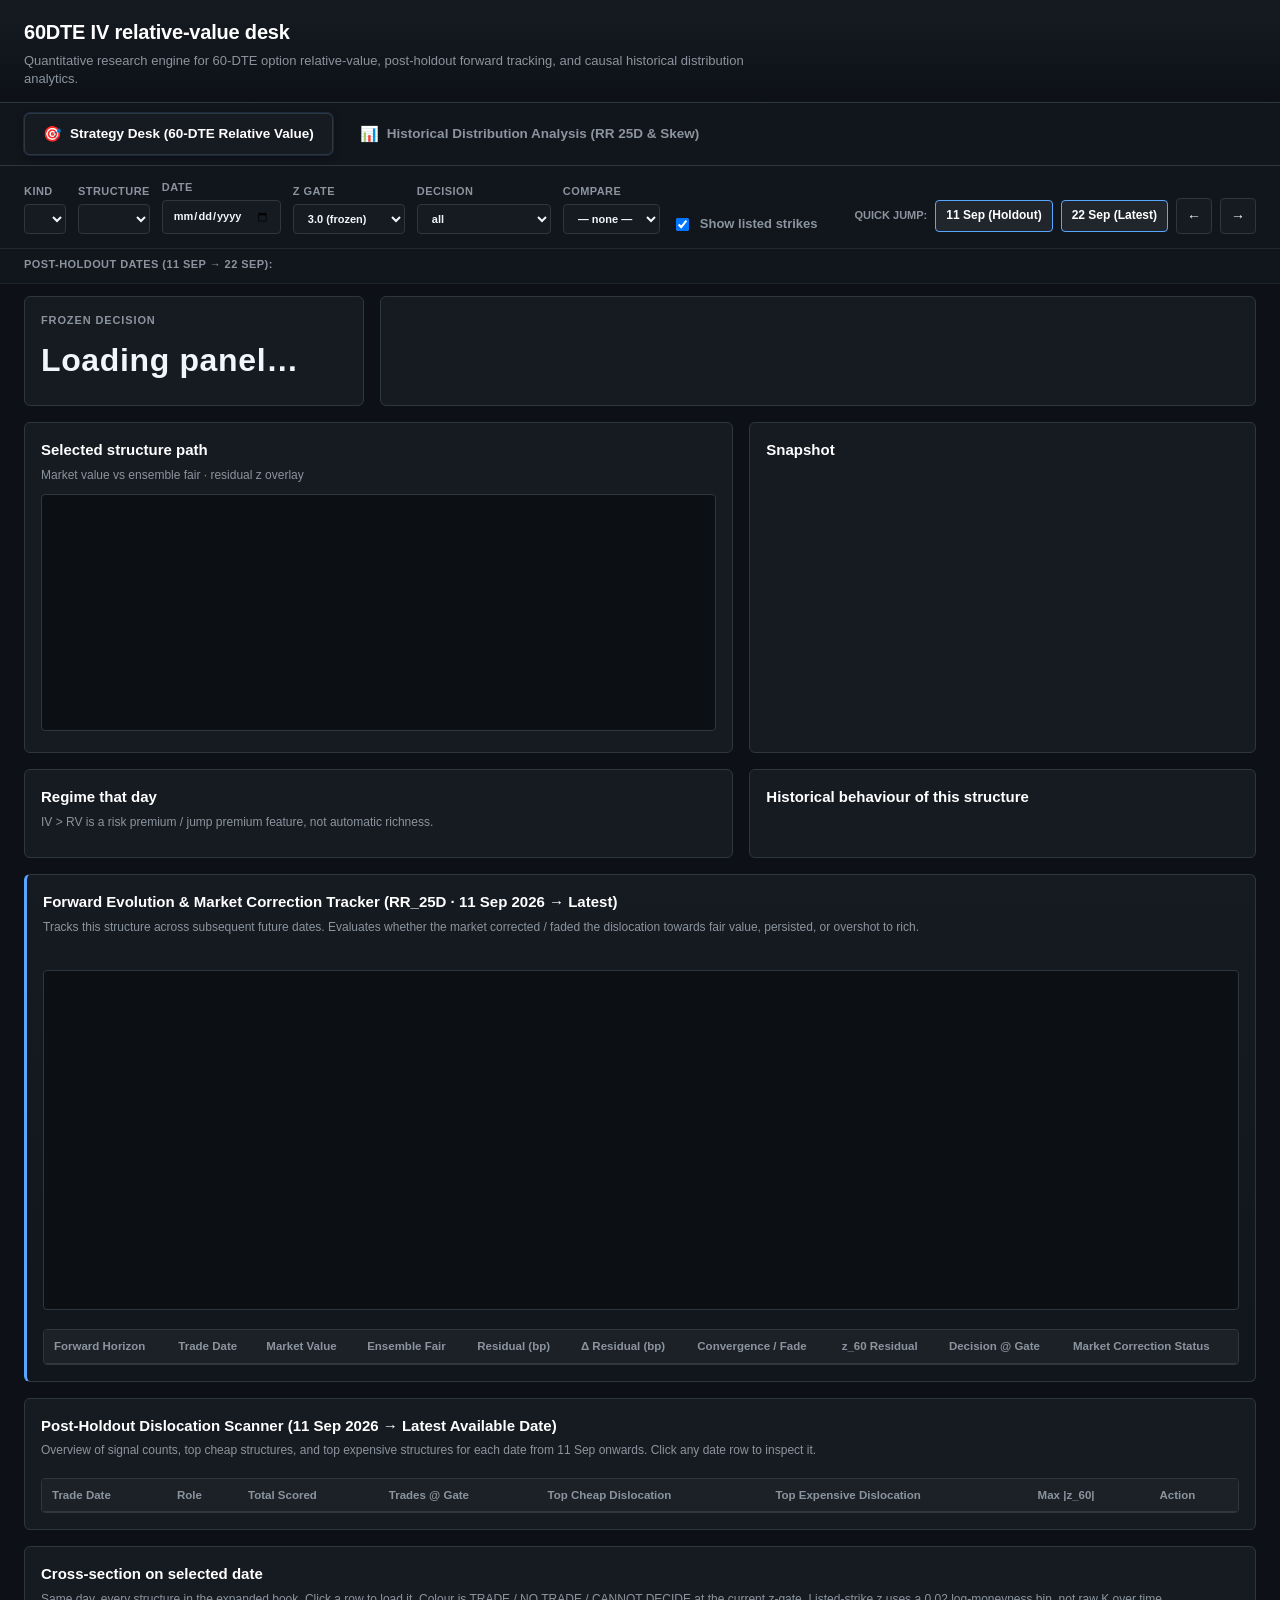
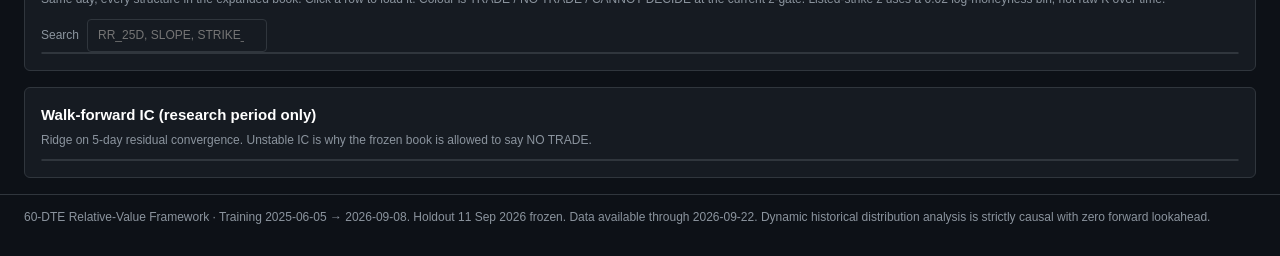
==== docs/index.html @ 7db31557 "Add docs folder for GitHub Pages" ====
<!DOCTYPE html>
<html lang="en">
<head>
  <meta charset="UTF-8" />
  <meta name="viewport" content="width=device-width, initial-scale=1" />
  <title>60DTE IV Relative-Value Desk &amp; Distribution Lab</title>
  <link rel="stylesheet" href="styles.css" />
</head>
<body>
  <header class="top">
    <div>
      <h1>60DTE IV relative-value desk</h1>
      <p class="sub">Quantitative research engine for 60-DTE option relative-value, post-holdout forward tracking, and causal historical distribution analytics.</p>
    </div>
    <div class="badges" id="metaBadges"></div>
  </header>

  <!-- Top-Level Navigation Bar: Seamless switching between Strategy Desk and Distribution Lab under 1 URL -->
  <nav class="main-nav">
    <button class="nav-tab active" id="tabStrategy" type="button">
      <span class="tab-icon">🎯</span> Strategy Desk (60-DTE Relative Value)
    </button>
    <button class="nav-tab" id="tabDistribution" type="button">
      <span class="tab-icon">📊</span> Historical Distribution Analysis (RR 25D &amp; Skew)
    </button>
  </nav>

  <!-- ==================== VIEW 1: STRATEGY DESK ==================== -->
  <main id="viewStrategy" class="desk-view active">
    <section class="controls">
      <label>Kind
        <select id="kind"></select>
      </label>
      <label>Structure
        <select id="structure"></select>
      </label>
      <label>Date
        <input id="date" type="date" />
      </label>
      <label>Z gate
        <select id="zGate">
          <option value="1">1.0</option>
          <option value="1.5">1.5 (analysis)</option>
          <option value="2">2.0</option>
          <option value="2.5">2.5</option>
          <option value="3" selected>3.0 (frozen)</option>
        </select>
      </label>
      <label>Decision
        <select id="decisionFilter">
          <option value="all">all</option>
          <option value="TRADE">TRADE</option>
          <option value="NO TRADE">NO TRADE</option>
          <option value="CANNOT DECIDE">CANNOT DECIDE</option>
        </select>
      </label>
      <label>Compare
        <select id="compare"><option value="">— none —</option></select>
      </label>
      <label class="check">
        <input id="showListed" type="checkbox" checked />
        Show listed strikes
      </label>
      <div class="post-holdout-bar">
        <span class="stepper-label">Quick Jump:</span>
        <button id="jumpTest" type="button" class="btn-highlight">11 Sep (Holdout)</button>
        <button id="jumpLatest" type="button" class="btn-highlight">22 Sep (Latest)</button>
        <button id="btnPrevDate" type="button" title="Previous Trading Day">&larr;</button>
        <button id="btnNextDate" type="button" title="Next Trading Day">&rarr;</button>
      </div>
    </section>

    <!-- Post-Holdout Stepper Chips (11 Sep -> Latest) -->
    <section class="post-holdout-strip">
      <span class="strip-label">Post-Holdout Dates (11 Sep &rarr; 22 Sep):</span>
      <div class="date-chips-wrap" id="postHoldoutChips"></div>
    </section>

    <section class="counts" id="countStrip"></section>

    <section class="verdict-row">
      <article class="verdict-card" id="verdictCard">
        <div class="kicker" id="verdictKicker">Frozen decision</div>
        <div class="verdict" id="verdictLabel">Loading panel…</div>
        <div class="direction" id="verdictDir"></div>
        <p class="why" id="verdictWhy"></p>
        <ul class="reasons" id="verdictReasons"></ul>
      </article>
      <article class="defs" id="defCards"></article>
    </section>

    <section class="grid">
      <article class="panel">
        <h2>Selected structure path</h2>
        <p class="caption" id="chartCaption">Market value vs ensemble fair · residual z overlay</p>
        <canvas id="chart" width="920" height="320"></canvas>
      </article>
      <article class="panel">
        <h2>Snapshot</h2>
        <table class="kv" id="snapTable"></table>
      </article>
      <article class="panel">
        <h2>Regime that day</h2>
        <table class="kv" id="regimeTable"></table>
        <p class="caption">IV &gt; RV is a risk premium / jump premium feature, not automatic richness.</p>
      </article>
      <article class="panel">
        <h2>Historical behaviour of this structure</h2>
        <table class="kv" id="histTable"></table>
      </article>
    </section>

    <!-- ==================== FORWARD EVOLUTION & MARKET CORRECTION TRACKER ==================== -->
    <section class="panel wide forward-panel" id="forwardTrackerSection">
      <div class="panel-header">
        <div>
          <h2>Forward Evolution &amp; Market Correction Tracker (<span id="fwdStructLabel">RR_25D</span> &middot; <span id="fwdStartLabel">11 Sep 2026</span> &rarr; Latest)</h2>
          <p class="caption" id="fwdTrackerCaption">
            Tracks this structure across subsequent future dates. Evaluates whether the market corrected / faded the dislocation towards fair value, persisted, or overshot to rich.
          </p>
        </div>
        <div class="fwd-summary-badge" id="fwdSummaryBadge"></div>
      </div>

      <!-- Forward Summary KPI Grid -->
      <div class="fwd-kpis" id="fwdKpis"></div>

      <!-- Forward Canvas Chart -->
      <div class="fwd-chart-wrap" style="margin: 14px 0;">
        <canvas id="fwdChart" width="920" height="260"></canvas>
      </div>

      <!-- Forward Tracking Table -->
      <div class="table-wrap" style="max-height: 280px;">
        <table class="data" id="fwdTable">
          <thead>
            <tr>
              <th>Forward Horizon</th>
              <th>Trade Date</th>
              <th>Market Value</th>
              <th>Ensemble Fair</th>
              <th>Residual (bp)</th>
              <th>&Delta; Residual (bp)</th>
              <th>Convergence / Fade</th>
              <th>z_60 Residual</th>
              <th>Decision @ Gate</th>
              <th>Market Correction Status</th>
            </tr>
          </thead>
          <tbody id="fwdTableBody"></tbody>
        </table>
      </div>
    </section>

    <!-- ==================== POST-HOLDOUT TRADE SCANNER (11 SEP -> LATEST) ==================== -->
    <section class="panel wide" id="postHoldoutScannerSection">
      <div class="panel-header">
        <div>
          <h2>Post-Holdout Dislocation Scanner (11 Sep 2026 &rarr; Latest Available Date)</h2>
          <p class="caption">
            Overview of signal counts, top cheap structures, and top expensive structures for each date from 11 Sep onwards. Click any date row to inspect it.
          </p>
        </div>
      </div>
      <div class="table-wrap" style="max-height: 280px;">
        <table class="data" id="postHoldoutTable">
          <thead>
            <tr>
              <th>Trade Date</th>
              <th>Role</th>
              <th>Total Scored</th>
              <th>Trades @ Gate</th>
              <th>Top Cheap Dislocation</th>
              <th>Top Expensive Dislocation</th>
              <th>Max |z_60|</th>
              <th>Action</th>
            </tr>
          </thead>
          <tbody id="postHoldoutTableBody"></tbody>
        </table>
      </div>
    </section>

    <section class="panel wide">
      <h2>Cross-section on selected date</h2>
      <p class="caption">Same day, every structure in the expanded book. Click a row to load it. Colour is TRADE / NO TRADE / CANNOT DECIDE at the current z-gate. Listed-strike z uses a 0.02 log-moneyness bin, not raw K over time.</p>
      <label class="inline">Search
        <input id="crossSearch" type="search" placeholder="RR_25D, SLOPE, STRIKE_7700…" />
      </label>
      <div class="table-wrap">
        <table class="data" id="crossTable">
          <thead></thead>
          <tbody></tbody>
        </table>
      </div>
    </section>

    <section class="panel wide">
      <h2>Walk-forward IC (research period only)</h2>
      <p class="caption">Ridge on 5-day residual convergence. Unstable IC is why the frozen book is allowed to say NO TRADE.</p>
      <div class="table-wrap">
        <table class="data" id="wfTable">
          <thead></thead>
          <tbody></tbody>
        </table>
      </div>
    </section>
  </main>

  <!-- ==================== VIEW 2: HISTORICAL DISTRIBUTION LAB ==================== -->
  <main id="viewDistribution" class="desk-view" style="display:none;">
    <section class="analysis-hero">
      <div class="hero-left">
        <h2>Historical Distribution Lab &middot; 25-Delta Risk Reversal</h2>
        <p class="sub">
          Strictly causal, zero-lookahead distribution analysis. For any date <em>t</em>, the reference distribution
          is formed strictly from trading days prior to <em>t</em> (&lt; <em>t</em>). Evaluates where today's skew lies
          in standard deviations (Z-score) and historical percentile rank.
        </p>
      </div>
      <div class="hero-badges" id="distMetaBadges"></div>
    </section>

    <section class="controls dist-controls">
      <label>Structure
        <select id="distStructure">
          <option value="RR_25D" selected>RR_25D (+25DC / -25DP Skew)</option>
          <option value="RR_10D">RR_10D (+10DC / -10DP Wing Skew)</option>
          <option value="RR_15D">RR_15D (+15DC / -15DP Skew)</option>
          <option value="RR_20D">RR_20D (+20DC / -20DP Skew)</option>
          <option value="RR_30D">RR_30D (+30DC / -30DP Skew)</option>
          <option value="BF_25D">BF_25D (25D Fly / Convexity)</option>
          <option value="BF_10D">BF_10D (10D Wing Fly)</option>
          <option value="BF_20D">BF_20D (20D Fly)</option>
          <option value="ATM_IV">ATM_IV (ATM Vol Level)</option>
        </select>
      </label>
      <label>Metric
        <select id="distMetric">
          <option value="market_value" selected>Market Value (Implied Volatility / Skew)</option>
          <option value="residual">Model Residual (Market IV - Fair Smile)</option>
        </select>
      </label>
      <label>Historical Baseline Window
        <select id="distWindow">
          <option value="expanding" selected>Full Expanding History (&lt; Date)</option>
          <option value="rolling60">Rolling 60 Days (&lt; Date)</option>
          <option value="rolling120">Rolling 120 Days (&lt; Date)</option>
        </select>
      </label>
      <label>Selected Date
        <input id="distDate" type="date" />
      </label>
      <div class="filter-btn-group">
        <span class="group-label">Quick Periods:</span>
        <button type="button" class="btn-chip active" id="btnFilterAugSep">Aug &amp; Sep 2026</button>
        <button type="button" class="btn-chip" id="btnFilterAug">August 2026</button>
        <button type="button" class="btn-chip" id="btnFilterSep">September 2026</button>
        <button type="button" class="btn-chip" id="btnFilterAll">All History</button>
      </div>
    </section>

    <!-- Key Metrics KPI Cards for the Selected Day -->
    <section class="kpi-banner" id="distKpiBanner"></section>

    <!-- Distribution Visualizer Charts Grid -->
    <section class="grid dist-grid">
      <article class="panel">
        <div class="panel-header">
          <div>
            <h2>Causal Historical Distribution Profile</h2>
            <p class="caption" id="distHistCaption">Frequency distribution of days strictly prior to selected date &middot; Today's location</p>
          </div>
          <div class="chart-legend" id="distChartLegend"></div>
        </div>
        <canvas id="distDensityCanvas" width="920" height="340"></canvas>
      </article>

      <article class="panel">
        <div class="panel-header">
          <div>
            <h2>Trajectory &amp; Historical Confidence Bands</h2>
            <p class="caption" id="distTrendCaption">Daily path across August &amp; September 2026 with causal &plusmn;1&sigma; and &plusmn;2&sigma; envelopes</p>
          </div>
          <div class="chart-legend" id="distTrendLegend"></div>
        </div>
        <canvas id="distTrendCanvas" width="920" height="340"></canvas>
      </article>
    </section>

    <!-- Daily Inspection Table -->
    <section class="panel wide">
      <div class="table-header-row">
        <div>
          <h2>Daily Inspection Table &middot; August &amp; September 2026 (through Sep 22)</h2>
          <p class="caption">
            Click any row to load that day's distribution profile and confidence intervals.
            All statistics are strictly causal: day <em>t</em> is compared strictly to days prior to <em>t</em>.
          </p>
        </div>
        <div class="table-actions">
          <label class="inline">
            Search:
            <input id="distTableSearch" type="search" placeholder="Filter date or value..." />
          </label>
          <label class="inline">
            Z Filter:
            <select id="distZFilter">
              <option value="all">All Z-Scores</option>
              <option value="gt1">|Z| &ge; 1.0 &sigma;</option>
              <option value="gt15">|Z| &ge; 1.5 &sigma;</option>
              <option value="gt2">|Z| &ge; 2.0 &sigma; (Extremes)</option>
            </select>
          </label>
          <button id="btnExportCsv" type="button" class="btn-action">Download CSV</button>
        </div>
      </div>
      <div class="table-wrap dist-table-wrap">
        <table class="data" id="distTable">
          <thead>
            <tr>
              <th>Trade Date</th>
              <th>DTE</th>
              <th>Spot</th>
              <th>Forward</th>
              <th>Call IV (25D)</th>
              <th>Put IV (25D)</th>
              <th>RR 25D Value</th>
              <th>Prior Days (N)</th>
              <th>Prior Mean (&mu;)</th>
              <th>Prior Std (&sigma;)</th>
              <th>Z-Score (&sigma;)</th>
              <th>Percentile Rank</th>
              <th>Prior Range [Min, Max]</th>
              <th>Action</th>
            </tr>
          </thead>
          <tbody id="distTableBody"></tbody>
        </table>
      </div>
    </section>
  </main>

  <footer>
    60-DTE Relative-Value Framework &middot; Training 2025-06-05 &rarr; 2026-09-08. Holdout 11 Sep 2026 frozen.
    Data available through 2026-09-22. Dynamic historical distribution analysis is strictly causal with zero forward lookahead.
  </footer>
  <script src="app.js"></script>
</body>
</html>
---- docs/styles.css ----
:root {
  --bg: #0d1117;
  --panel: #161b22;
  --panel-hover: #1c2128;
  --line: #30363d;
  --text: #f0f6fc;
  --muted: #8b949e;
  --cheap: #3dba7a;
  --exp: #f85149;
  --undecided: #d29922;
  --accent: #58a6ff;
  --accent-glow: rgba(88, 166, 255, 0.18);
  --hold: #a371f7;
  --cyan: #39c5cf;
  --border-radius: 6px;
}
* { box-sizing: border-box; }
html, body {
  margin: 0;
  background: var(--bg);
  color: var(--text);
  font: 14px/1.45 -apple-system, BlinkMacSystemFont, "Segoe UI", Roboto, Helvetica, Arial, sans-serif;
  -webkit-font-smoothing: antialiased;
}

/* Header */
.top {
  display: flex;
  justify-content: space-between;
  gap: 16px;
  padding: 18px 24px 14px;
  border-bottom: 1px solid var(--line);
  background: linear-gradient(180deg, #161b22 0%, #0d1117 100%);
}
h1 { margin: 0; font-size: 20px; font-weight: 650; letter-spacing: -0.01em; color: #fff; }
.sub { margin: 5px 0 0; color: var(--muted); max-width: 760px; font-size: 13px; line-height: 1.4; }
.badges { display: flex; flex-wrap: wrap; gap: 8px; align-items: flex-start; }
.badge {
  border: 1px solid var(--line);
  background: var(--panel);
  padding: 6px 10px;
  font-size: 11px;
  color: var(--muted);
  border-radius: var(--border-radius);
}
.badge b { color: var(--text); display: block; font-size: 13px; margin-top: 1px; }

/* Top Navigation Tabs */
.main-nav {
  display: flex;
  gap: 8px;
  padding: 10px 24px;
  background: #11151c;
  border-bottom: 1px solid var(--line);
}
.nav-tab {
  display: inline-flex;
  align-items: center;
  gap: 8px;
  background: transparent;
  color: var(--muted);
  border: 1px solid transparent;
  padding: 9px 18px;
  font-size: 13.5px;
  font-weight: 600;
  border-radius: 6px;
  cursor: pointer;
  transition: all 0.15s ease-in-out;
}
.nav-tab:hover {
  color: var(--text);
  background: rgba(255, 255, 255, 0.04);
}
.nav-tab.active {
  color: #fff;
  background: var(--panel);
  border-color: var(--line);
  box-shadow: 0 2px 8px rgba(0, 0, 0, 0.3), 0 0 0 1px var(--accent-glow);
}
.tab-icon { font-size: 15px; }

/* Controls bar */
.controls {
  display: flex;
  flex-wrap: wrap;
  gap: 12px;
  padding: 14px 24px;
  align-items: end;
  background: #11151c;
  border-bottom: 1px solid rgba(48, 54, 61, 0.6);
}
.controls label {
  display: flex;
  flex-direction: column;
  gap: 4px;
  color: var(--muted);
  font-size: 11px;
  font-weight: 600;
  letter-spacing: 0.04em;
  text-transform: uppercase;
}
select, input, button {
  background: var(--panel);
  color: var(--text);
  border: 1px solid var(--line);
  padding: 7px 10px;
  font: inherit;
  border-radius: 4px;
}
select:focus, input:focus, button:focus {
  outline: none;
  border-color: var(--accent);
  box-shadow: 0 0 0 2px var(--accent-glow);
}
button { cursor: pointer; transition: background 0.15s, border-color 0.15s; }
button:hover { border-color: var(--accent); background: var(--panel-hover); }

/* Strategy Desk Verdict & Cards */
.verdict-row { display: grid; grid-template-columns: 340px 1fr; gap: 16px; padding: 0 24px 16px; }
.verdict-card, .panel, .defs {
  background: var(--panel);
  border: 1px solid var(--line);
  padding: 16px;
  border-radius: var(--border-radius);
}
.kicker { color: var(--muted); font-size: 11px; letter-spacing: 0.08em; text-transform: uppercase; font-weight: 600; }
.verdict { font-size: 32px; font-weight: 700; margin: 8px 0; letter-spacing: 0.02em; }
.verdict.cheap, .verdict.trade { color: var(--cheap); }
.verdict.expensive, .verdict.trade-exp { color: var(--exp); }
.verdict.undecided { color: var(--undecided); }
.verdict.notrade { color: #8b949e; }
.direction { color: var(--muted); font-size: 13px; margin: -4px 0 8px; }
.why { color: var(--muted); margin: 0 0 10px; font-size: 13px; line-height: 1.4; }
.reasons { margin: 0; padding-left: 18px; color: var(--text); font-size: 12.5px; }
.reasons li { margin: 3px 0; }
.defs { display: grid; grid-template-columns: repeat(auto-fit, minmax(160px, 1fr)); gap: 10px; }
.def { border: 1px solid var(--line); padding: 10px; border-radius: 4px; background: rgba(22, 27, 34, 0.5); }
.def .name { color: var(--muted); font-size: 11px; text-transform: uppercase; letter-spacing: 0.05em; }
.def .val { font-size: 18px; font-weight: 650; margin-top: 6px; }
.def.cheap .val { color: var(--cheap); }
.def.expensive .val { color: var(--exp); }
.def.undecided .val { color: var(--undecided); }
.def .detail { color: var(--muted); font-size: 12px; margin-top: 4px; }

/* Grid & Panels */
.grid { display: grid; grid-template-columns: 1.4fr 1fr; gap: 16px; padding: 0 24px 16px; }
.wide { margin: 0 24px 16px; }
h2 { margin: 0 0 6px; font-size: 15px; font-weight: 650; color: #fff; }
.caption { color: var(--muted); margin: 0 0 10px; font-size: 12px; }
canvas { width: 100%; height: auto; background: #0c0f14; border: 1px solid var(--line); border-radius: 4px; }
.kv { width: 100%; border-collapse: collapse; }
.kv th, .kv td { text-align: left; padding: 5px 0; border-bottom: 1px solid rgba(48, 54, 61, 0.6); vertical-align: top; font-size: 12.5px; }
.kv th { color: var(--muted); font-weight: 500; width: 46%; }
.table-wrap { overflow: auto; max-height: 440px; border: 1px solid var(--line); border-radius: 4px; }
.data { width: 100%; border-collapse: collapse; font-size: 12.5px; }
.data th { position: sticky; top: 0; background: #1c2128; text-align: left; padding: 8px 10px; color: var(--muted); font-weight: 600; font-size: 11.5px; border-bottom: 1px solid var(--line); }
.data td { padding: 7px 10px; border-top: 1px solid rgba(48, 54, 61, 0.5); cursor: pointer; }
.data tr:hover td { background: #21262d; }
.data tr.active td { background: #1f324d; font-weight: 500; }

.pill { display: inline-block; padding: 2px 6px; border: 1px solid currentColor; font-size: 11px; letter-spacing: 0.04em; border-radius: 3px; font-weight: 600; }
.pill.cheap, .pill.trade { color: var(--cheap); }
.pill.expensive, .pill.trade-exp { color: var(--exp); }
.pill.undecided { color: var(--undecided); }
.pill.notrade { color: #8b949e; }
.counts { display: flex; flex-wrap: wrap; gap: 8px; padding: 0 24px 12px; }
.count { border: 1px solid var(--line); background: var(--panel); padding: 6px 10px; font-size: 12px; color: var(--muted); border-radius: 4px; }
.count b { color: var(--text); display: block; font-size: 16px; }
.count.trade b { color: var(--cheap); }
.count.notrade b { color: #8b949e; }
.count.undecided b { color: var(--undecided); }
.count.muted { font-size: 11px; }
.count.muted b { display: inline; font-size: 11px; }
.controls .check { flex-direction: row; align-items: center; gap: 8px; text-transform: none; letter-spacing: 0; font-size: 13px; }
.inline { display: inline-flex; align-items: center; gap: 8px; color: var(--muted); font-size: 12px; }
.inline input { min-width: 180px; }

/* ==================== VIEW 2: HISTORICAL DISTRIBUTION LAB STYLES ==================== */
.analysis-hero {
  display: flex;
  justify-content: space-between;
  align-items: center;
  gap: 20px;
  padding: 16px 24px;
  background: linear-gradient(90deg, #131924 0%, #161b22 100%);
  border-bottom: 1px solid var(--line);
}
.hero-left h2 { font-size: 18px; margin: 0 0 4px; color: #fff; }
.hero-badges { display: flex; gap: 8px; flex-wrap: wrap; }

.filter-btn-group {
  display: flex;
  align-items: center;
  gap: 6px;
  margin-left: auto;
}
.group-label {
  font-size: 11px;
  color: var(--muted);
  text-transform: uppercase;
  font-weight: 600;
  margin-right: 4px;
}
.btn-chip {
  background: var(--panel);
  border: 1px solid var(--line);
  color: var(--muted);
  padding: 5px 12px;
  font-size: 12px;
  font-weight: 500;
  border-radius: 14px;
}
.btn-chip:hover {
  color: #fff;
  border-color: var(--accent);
}
.btn-chip.active {
  background: var(--accent);
  color: #0d1117;
  border-color: var(--accent);
  font-weight: 650;
}

/* KPI Banner */
.kpi-banner {
  display: grid;
  grid-template-columns: repeat(auto-fit, minmax(180px, 1fr));
  gap: 12px;
  padding: 16px 24px;
}
.kpi-card {
  background: var(--panel);
  border: 1px solid var(--line);
  padding: 14px;
  border-radius: var(--border-radius);
  position: relative;
  overflow: hidden;
  transition: transform 0.15s, border-color 0.15s;
}
.kpi-card:hover {
  border-color: rgba(88, 166, 255, 0.4);
  transform: translateY(-1px);
}
.kpi-card .kpi-title {
  color: var(--muted);
  font-size: 11px;
  text-transform: uppercase;
  letter-spacing: 0.05em;
  font-weight: 600;
}
.kpi-card .kpi-val {
  font-size: 24px;
  font-weight: 700;
  margin: 6px 0 4px;
  letter-spacing: -0.01em;
  color: #fff;
}
.kpi-card .kpi-val.highlight-accent { color: var(--accent); }
.kpi-card .kpi-val.highlight-cheap { color: var(--cheap); }
.kpi-card .kpi-val.highlight-exp { color: var(--exp); }
.kpi-card .kpi-val.highlight-cyan { color: var(--cyan); }
.kpi-card .kpi-sub {
  color: var(--muted);
  font-size: 12px;
  line-height: 1.35;
}

/* Z-Score badge colors */
.z-badge {
  display: inline-block;
  padding: 3px 8px;
  border-radius: 4px;
  font-weight: 700;
  font-size: 12px;
  letter-spacing: 0.02em;
}
.z-badge.z-flat { background: rgba(57, 197, 207, 0.15); color: #39c5cf; border: 1px solid #39c5cf; }
.z-badge.z-steep { background: rgba(248, 81, 73, 0.15); color: #f85149; border: 1px solid #f85149; }
.z-badge.z-normal { background: rgba(139, 148, 158, 0.15); color: #8b949e; border: 1px solid var(--line); }
.z-badge.z-extreme { background: rgba(163, 113, 247, 0.2); color: #bc8cff; border: 1px solid #bc8cff; }

/* Percentile mini-bar */
.pct-cell {
  display: flex;
  align-items: center;
  gap: 8px;
}
.pct-bar-wrap {
  flex: 1;
  min-width: 60px;
  height: 6px;
  background: #21262d;
  border-radius: 3px;
  overflow: hidden;
}
.pct-bar-fill {
  height: 100%;
  border-radius: 3px;
  background: linear-gradient(90deg, #f85149 0%, #d29922 45%, #3dba7a 80%, #39c5cf 100%);
  transition: width 0.3s ease;
}
.pct-num {
  font-weight: 600;
  font-size: 12px;
  min-width: 48px;
  text-align: right;
}

/* Visualizer grid */
.dist-grid {
  grid-template-columns: 1fr 1fr;
  padding-bottom: 16px;
}
.panel-header {
  display: flex;
  justify-content: space-between;
  align-items: flex-start;
  margin-bottom: 8px;
}
.chart-legend {
  display: flex;
  gap: 12px;
  font-size: 11.5px;
  color: var(--muted);
}
.legend-item {
  display: flex;
  align-items: center;
  gap: 5px;
}
.legend-dot {
  width: 9px;
  height: 9px;
  border-radius: 2px;
}

/* Table Toolbar & Actions */
.table-header-row {
  display: flex;
  justify-content: space-between;
  align-items: center;
  flex-wrap: wrap;
  gap: 12px;
  margin-bottom: 12px;
}
.table-actions {
  display: flex;
  align-items: center;
  gap: 12px;
}
.btn-action {
  background: #21262d;
  color: var(--text);
  border: 1px solid var(--line);
  font-size: 12px;
  font-weight: 600;
  padding: 6px 12px;
  border-radius: 4px;
}
.btn-action:hover {
  background: #30363d;
  border-color: var(--muted);
}
.btn-inspect {
  background: rgba(88, 166, 255, 0.15);
  color: var(--accent);
  border: 1px solid rgba(88, 166, 255, 0.4);
  padding: 3px 8px;
  font-size: 11px;
  font-weight: 600;
  border-radius: 3px;
  cursor: pointer;
}
.btn-inspect:hover {
  background: var(--accent);
  color: #0d1117;
}

/* ==================== FORWARD TRACKER & POST-HOLDOUT STYLES ==================== */
.post-holdout-bar {
  display: flex;
  align-items: center;
  gap: 8px;
  margin-left: auto;
}
.stepper-label {
  font-size: 11px;
  color: var(--muted);
  text-transform: uppercase;
  font-weight: 600;
}
.btn-highlight {
  background: #21262d;
  color: #fff;
  border: 1px solid var(--accent);
  font-weight: 600;
  font-size: 12px;
  padding: 6px 10px;
  border-radius: 4px;
}
.btn-highlight:hover {
  background: var(--accent);
  color: #0d1117;
}

.post-holdout-strip {
  display: flex;
  align-items: center;
  gap: 12px;
  padding: 8px 24px 10px;
  background: #11151c;
  border-bottom: 1px solid rgba(48, 54, 61, 0.5);
}
.strip-label {
  font-size: 11px;
  color: var(--muted);
  text-transform: uppercase;
  font-weight: 600;
  letter-spacing: 0.04em;
}
.date-chips-wrap {
  display: flex;
  gap: 6px;
  flex-wrap: wrap;
}
.date-chip {
  background: var(--panel);
  border: 1px solid var(--line);
  color: var(--muted);
  padding: 3px 9px;
  font-size: 11.5px;
  font-weight: 500;
  border-radius: 12px;
  cursor: pointer;
  transition: all 0.15s;
}
.date-chip:hover {
  color: #fff;
  border-color: var(--accent);
}
.date-chip.active {
  background: rgba(88, 166, 255, 0.2);
  color: var(--accent);
  border-color: var(--accent);
  font-weight: 700;
}
.date-chip.holdout-chip {
  border-color: var(--hold);
  color: var(--hold);
}
.date-chip.holdout-chip.active {
  background: rgba(163, 113, 247, 0.25);
  color: #d2a8ff;
  border-color: #bc8cff;
}

/* Forward Tracker Section */
.forward-panel {
  border-left: 3px solid var(--accent);
  background: linear-gradient(180deg, #161b22 0%, #11151c 100%);
}
.fwd-summary-badge {
  display: flex;
  gap: 8px;
  align-items: center;
}
.fwd-badge {
  padding: 4px 10px;
  border-radius: 4px;
  font-size: 12px;
  font-weight: 700;
  letter-spacing: 0.02em;
}
.fwd-badge.faded { background: rgba(61, 186, 122, 0.18); color: #3dba7a; border: 1px solid #3dba7a; }
.fwd-badge.widened { background: rgba(248, 81, 73, 0.18); color: #f85149; border: 1px solid #f85149; }
.fwd-badge.neutral { background: rgba(139, 148, 158, 0.18); color: #8b949e; border: 1px solid var(--line); }

.fwd-kpis {
  display: grid;
  grid-template-columns: repeat(auto-fit, minmax(180px, 1fr));
  gap: 10px;
  margin: 10px 0 14px;
}
.fwd-card {
  background: #11151c;
  border: 1px solid var(--line);
  padding: 10px 12px;
  border-radius: 4px;
}
.fwd-card .fwd-card-title {
  color: var(--muted);
  font-size: 10.5px;
  text-transform: uppercase;
  font-weight: 600;
}
.fwd-card .fwd-card-val {
  font-size: 18px;
  font-weight: 700;
  margin: 4px 0 2px;
  color: #fff;
}
.fwd-card .fwd-card-sub {
  color: var(--muted);
  font-size: 11.5px;
}

/* Status pills for forward table */
.fwd-pill {
  display: inline-block;
  padding: 2px 7px;
  border-radius: 3px;
  font-size: 11px;
  font-weight: 600;
}
.fwd-pill.faded-full { background: rgba(61, 186, 122, 0.2); color: #3dba7a; }
.fwd-pill.faded-part { background: rgba(57, 197, 207, 0.2); color: #39c5cf; }
.fwd-pill.persisted { background: rgba(210, 153, 34, 0.2); color: #d29922; }
.fwd-pill.widened { background: rgba(248, 81, 73, 0.2); color: #f85149; }
.fwd-pill.neutral { background: rgba(139, 148, 158, 0.2); color: #8b949e; }

footer { padding: 14px 24px 30px; color: var(--muted); font-size: 12px; border-top: 1px solid var(--line); }

@media (max-width: 1080px) {
  .dist-grid { grid-template-columns: 1fr; }
  .verdict-row, .grid { grid-template-columns: 1fr; }
  .table-header-row { flex-direction: column; align-items: flex-start; }
}
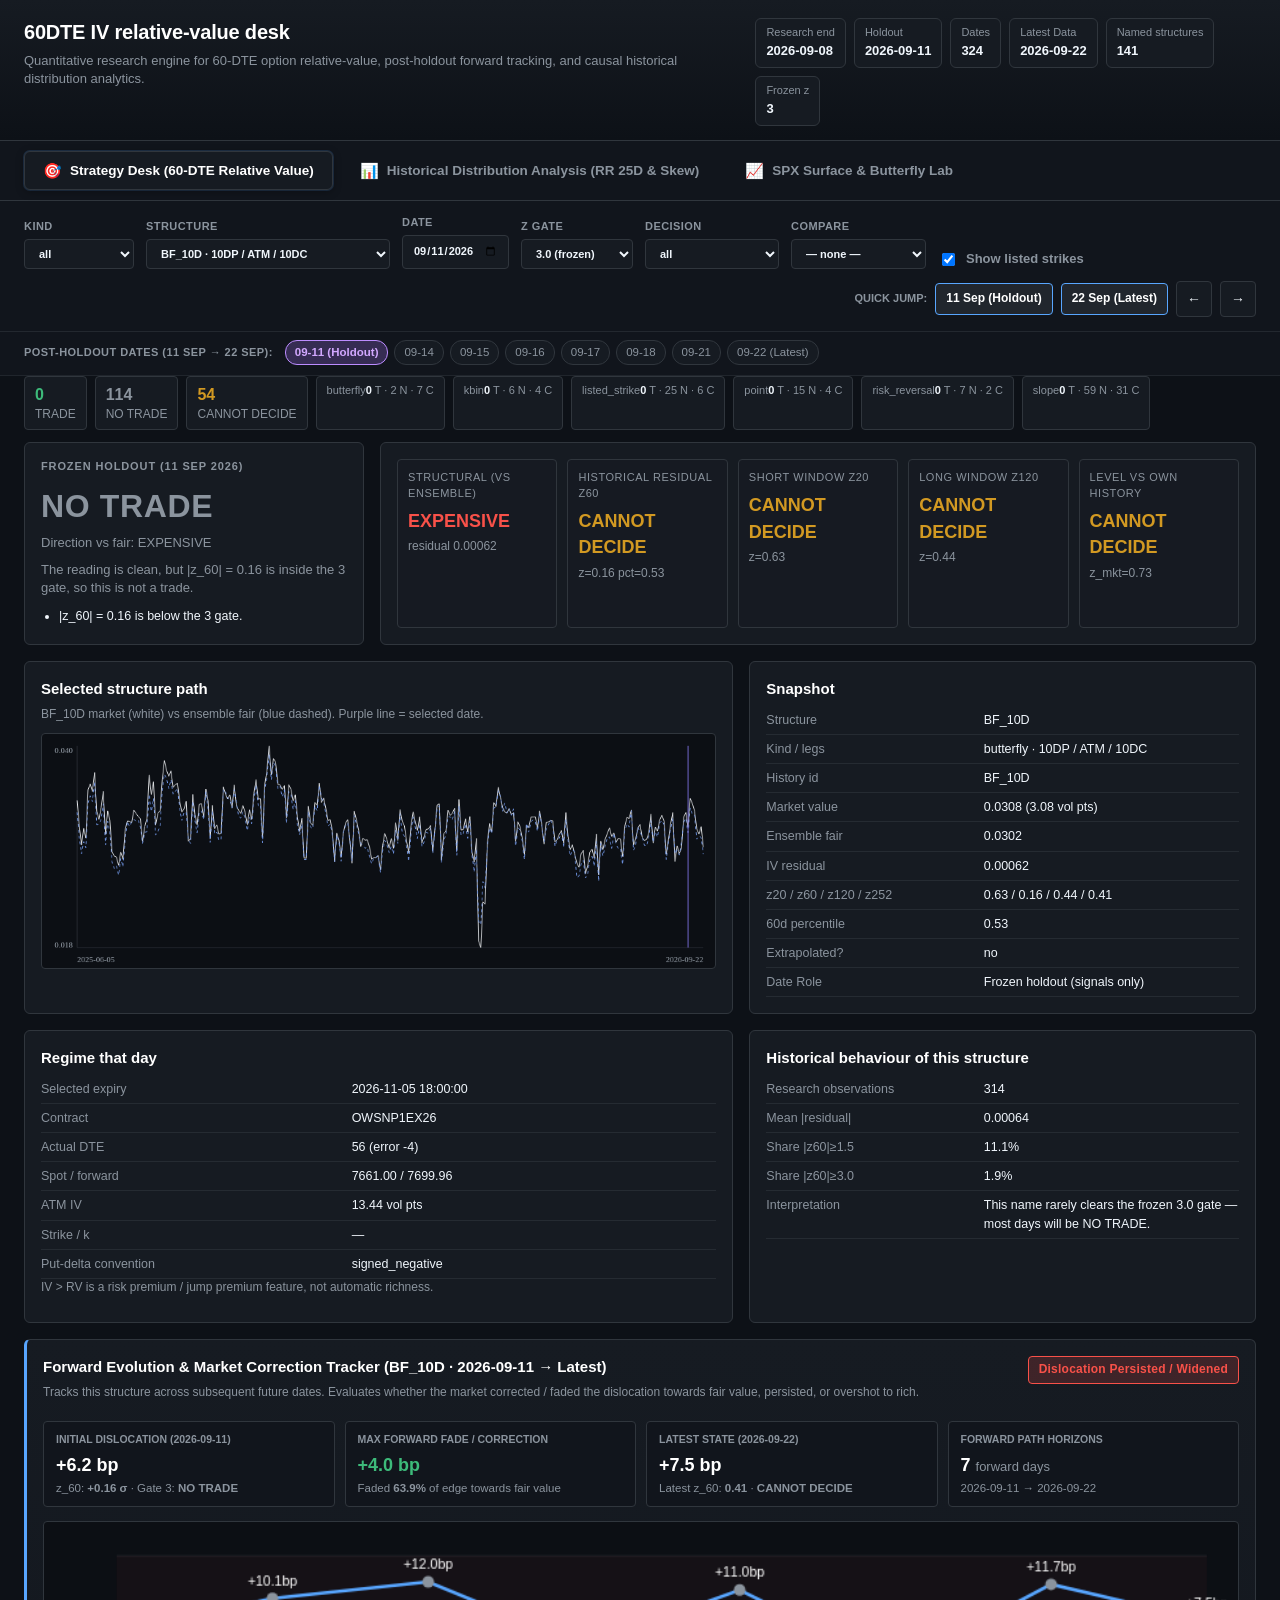
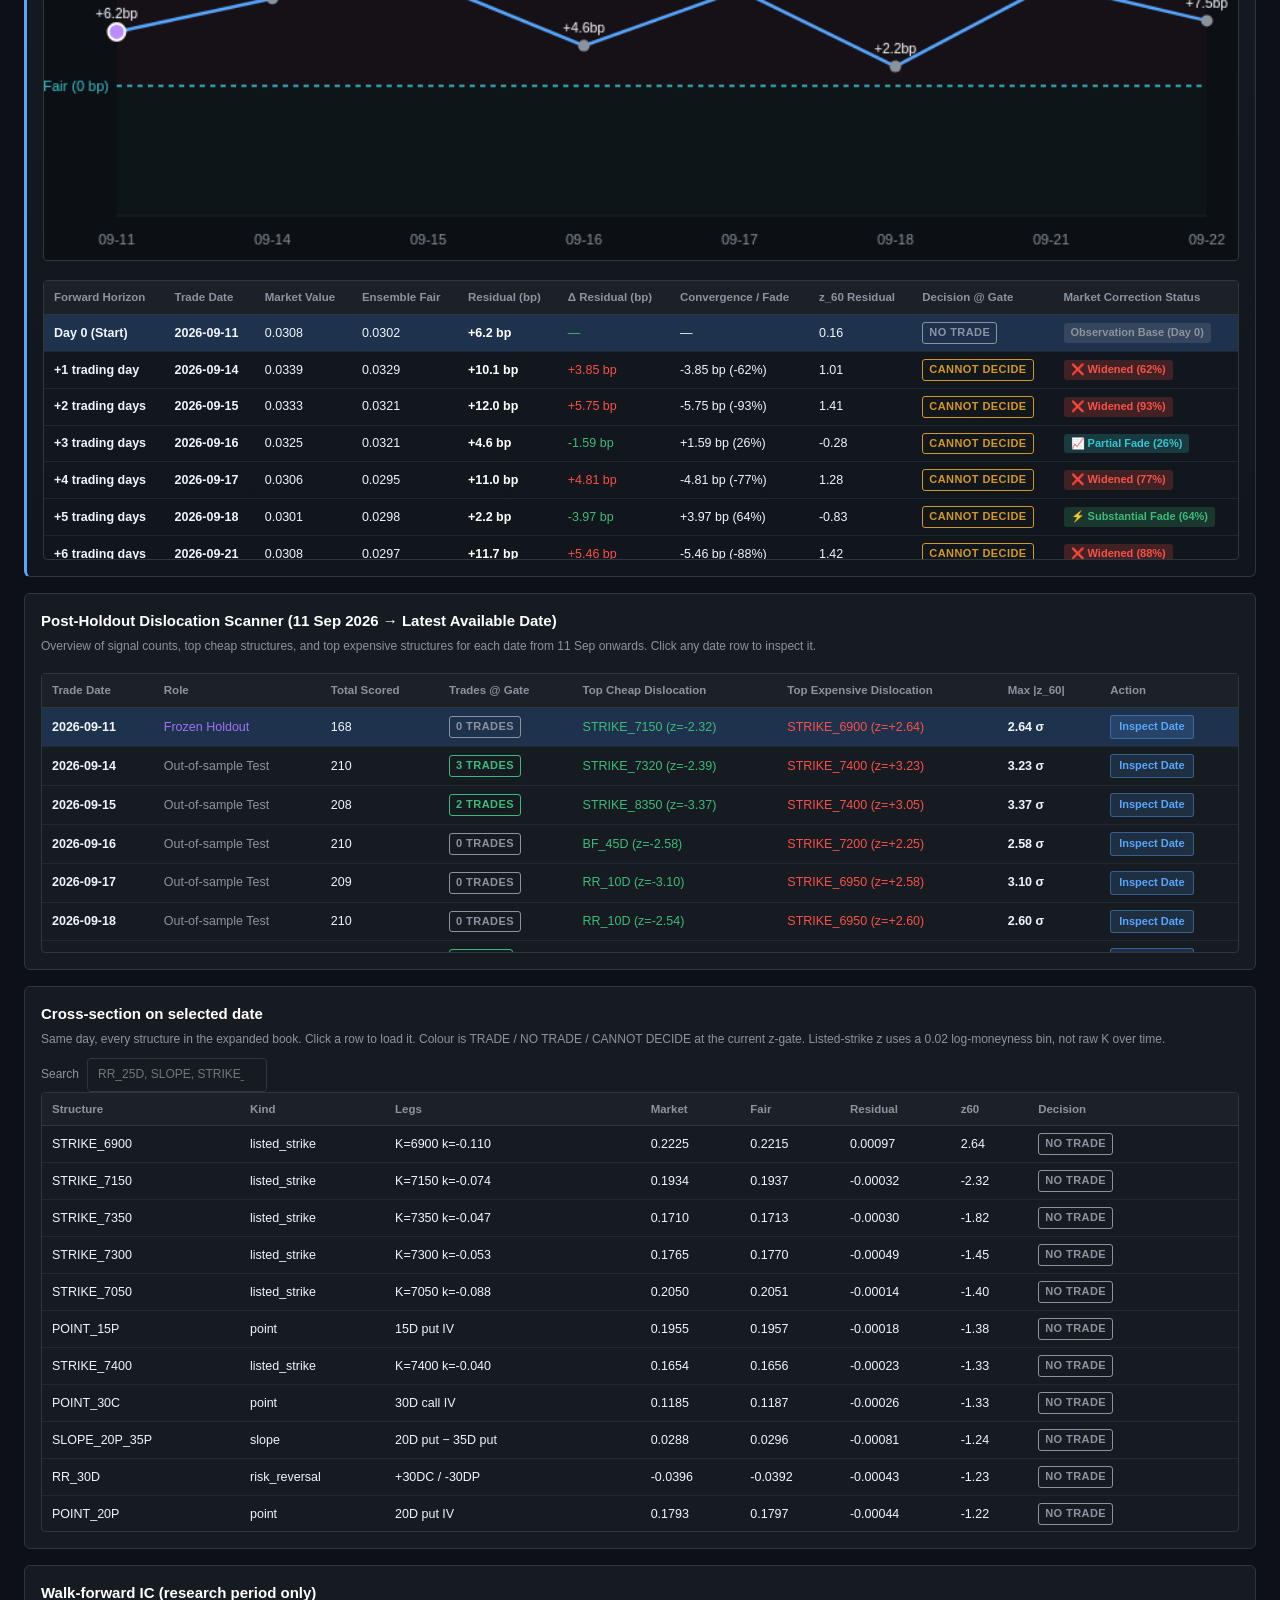
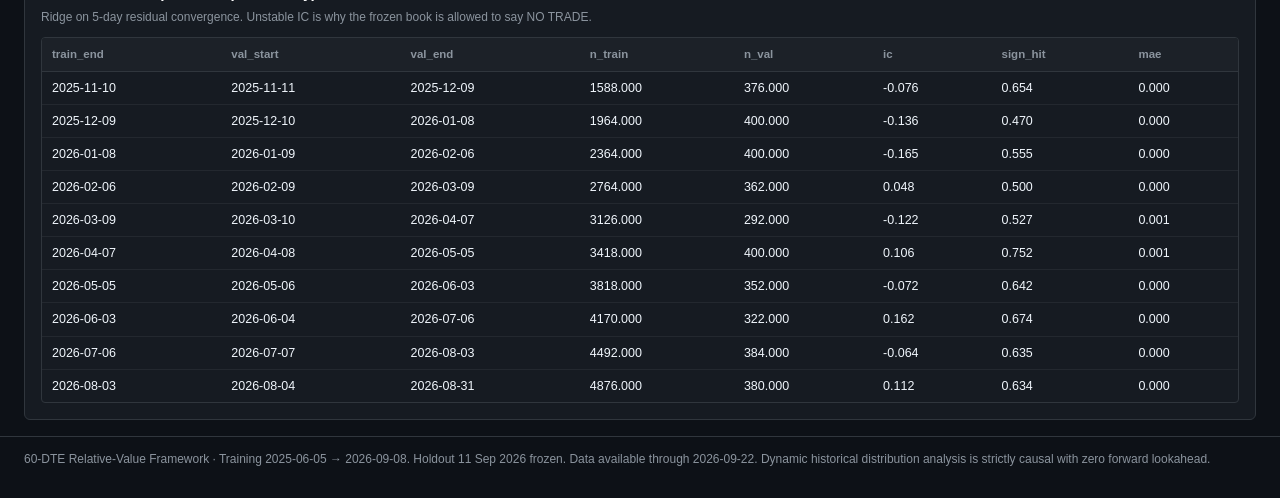
==== commit 3b849b15: "Merge the relative-value desk and SPX butterfly lab onto one page and stop chart labels overlapping." ====
--- a/docs/index.html
+++ b/docs/index.html
@@ -3,7 +3,7 @@
 <head>
   <meta charset="UTF-8" />
   <meta name="viewport" content="width=device-width, initial-scale=1" />
-  <title>60DTE IV Relative-Value Desk &amp; Distribution Lab</title>
+  <title>VolSurface Desk — Relative Value, Distribution &amp; SPX Butterfly Lab</title>
   <link rel="stylesheet" href="styles.css" />
 </head>
 <body>
@@ -22,6 +22,9 @@
     </button>
     <button class="nav-tab" id="tabDistribution" type="button">
       <span class="tab-icon">📊</span> Historical Distribution Analysis (RR 25D &amp; Skew)
+    </button>
+    <button class="nav-tab" id="tabSurface" type="button">
+      <span class="tab-icon">📈</span> SPX Surface &amp; Butterfly Lab
     </button>
   </nav>
 
@@ -341,6 +344,15 @@
     </section>
   </main>
 
+  <main id="viewSurface" class="desk-view" style="display:none;">
+    <iframe
+      id="surfaceFrame"
+      class="surface-frame"
+      title="SPX Volatility Surface and Butterfly Lab"
+      src="about:blank"
+    ></iframe>
+  </main>
+
   <footer>
     60-DTE Relative-Value Framework &middot; Training 2025-06-05 &rarr; 2026-09-08. Holdout 11 Sep 2026 frozen.
     Data available through 2026-09-22. Dynamic historical distribution analysis is strictly causal with zero forward lookahead.
--- a/docs/styles.css
+++ b/docs/styles.css
@@ -48,6 +48,7 @@
 /* Top Navigation Tabs */
 .main-nav {
   display: flex;
+  flex-wrap: wrap;
   gap: 8px;
   padding: 10px 24px;
   background: #11151c;
@@ -63,8 +64,10 @@
   padding: 9px 18px;
   font-size: 13.5px;
   font-weight: 600;
+  line-height: 1.3;
   border-radius: 6px;
   cursor: pointer;
+  white-space: nowrap;
   transition: all 0.15s ease-in-out;
 }
 .nav-tab:hover {
@@ -380,9 +383,19 @@
 .post-holdout-bar {
   display: flex;
   align-items: center;
+  flex-wrap: wrap;
   gap: 8px;
   margin-left: auto;
 }
+.surface-frame {
+  display: block;
+  width: 100%;
+  height: calc(100vh - 132px);
+  min-height: 760px;
+  border: 0;
+  background: #090d16;
+}
+body.show-surface footer { display: none; }
 .stepper-label {
   font-size: 11px;
   color: var(--muted);
@@ -524,4 +537,7 @@
   .dist-grid { grid-template-columns: 1fr; }
   .verdict-row, .grid { grid-template-columns: 1fr; }
   .table-header-row { flex-direction: column; align-items: flex-start; }
-}
+  .post-holdout-bar { margin-left: 0; width: 100%; }
+  .analysis-hero, .panel-header, .top { flex-wrap: wrap; }
+  .nav-tab { white-space: normal; }
+}
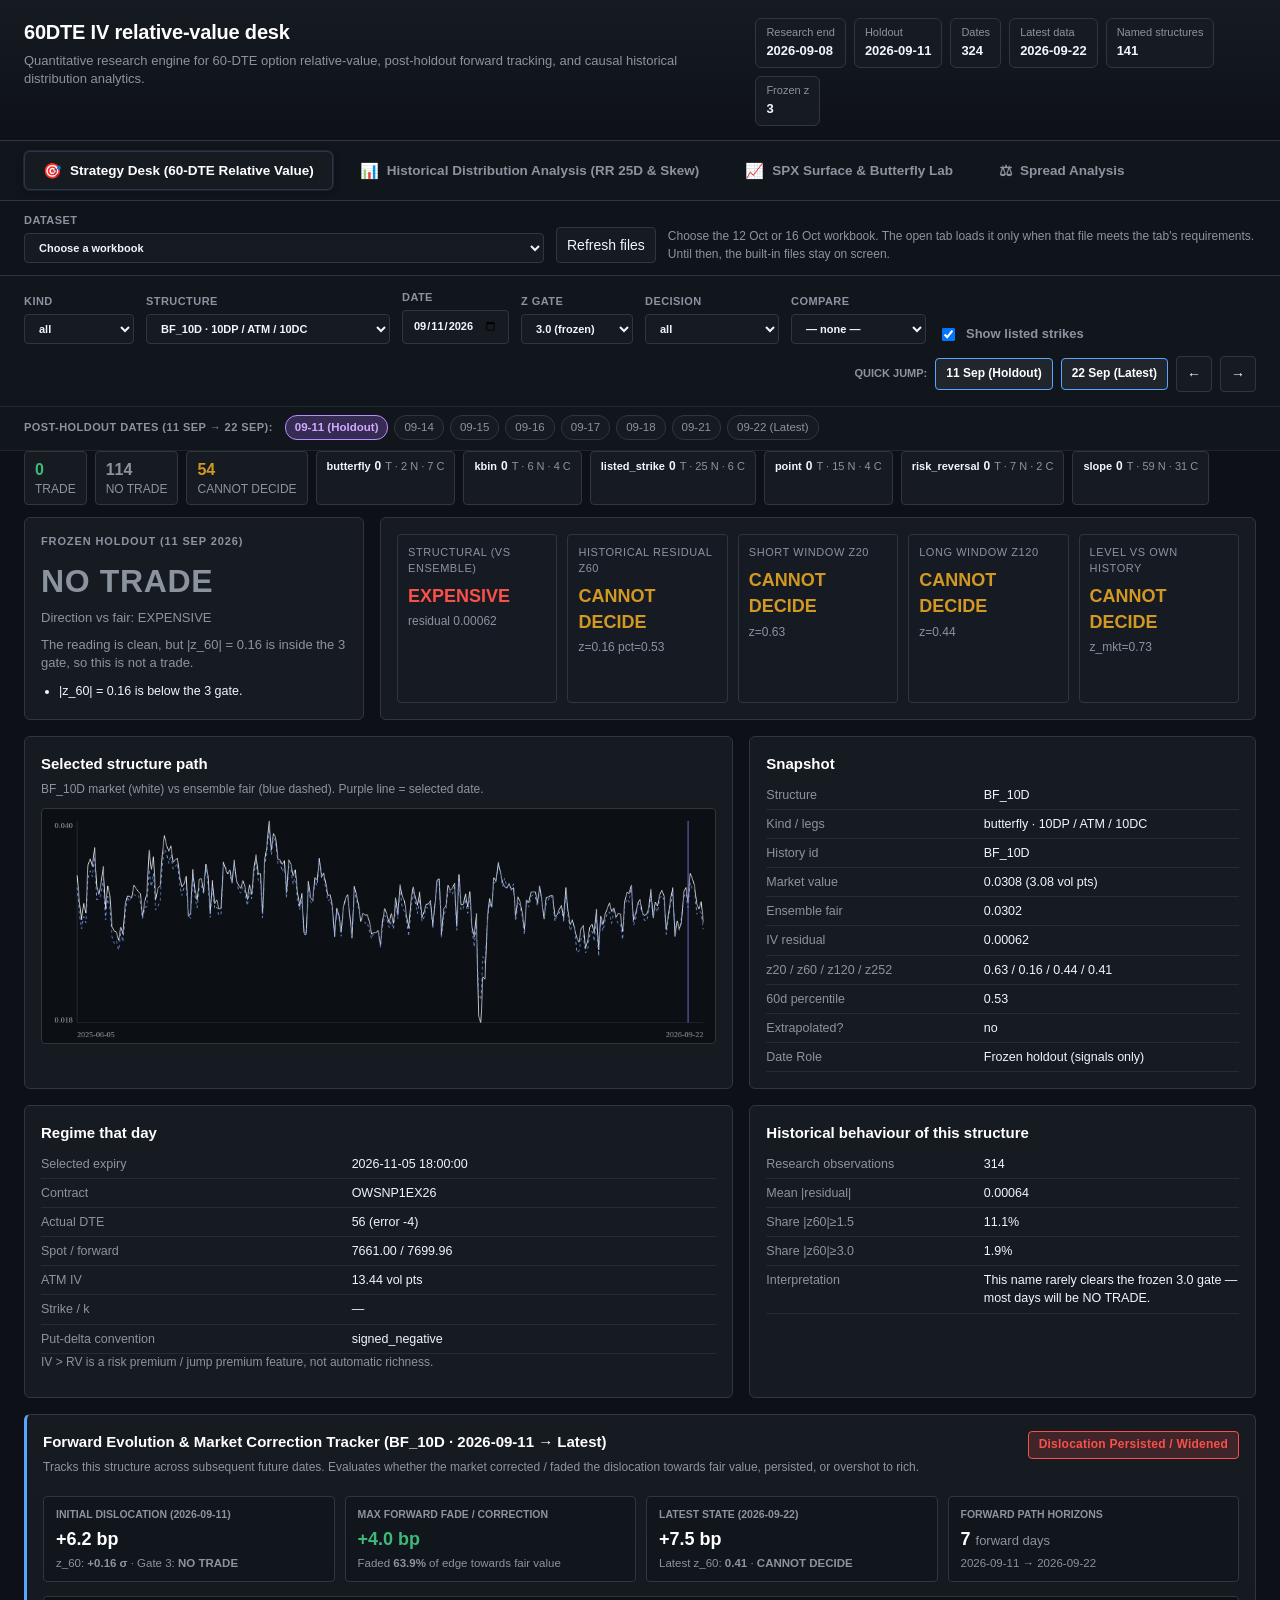
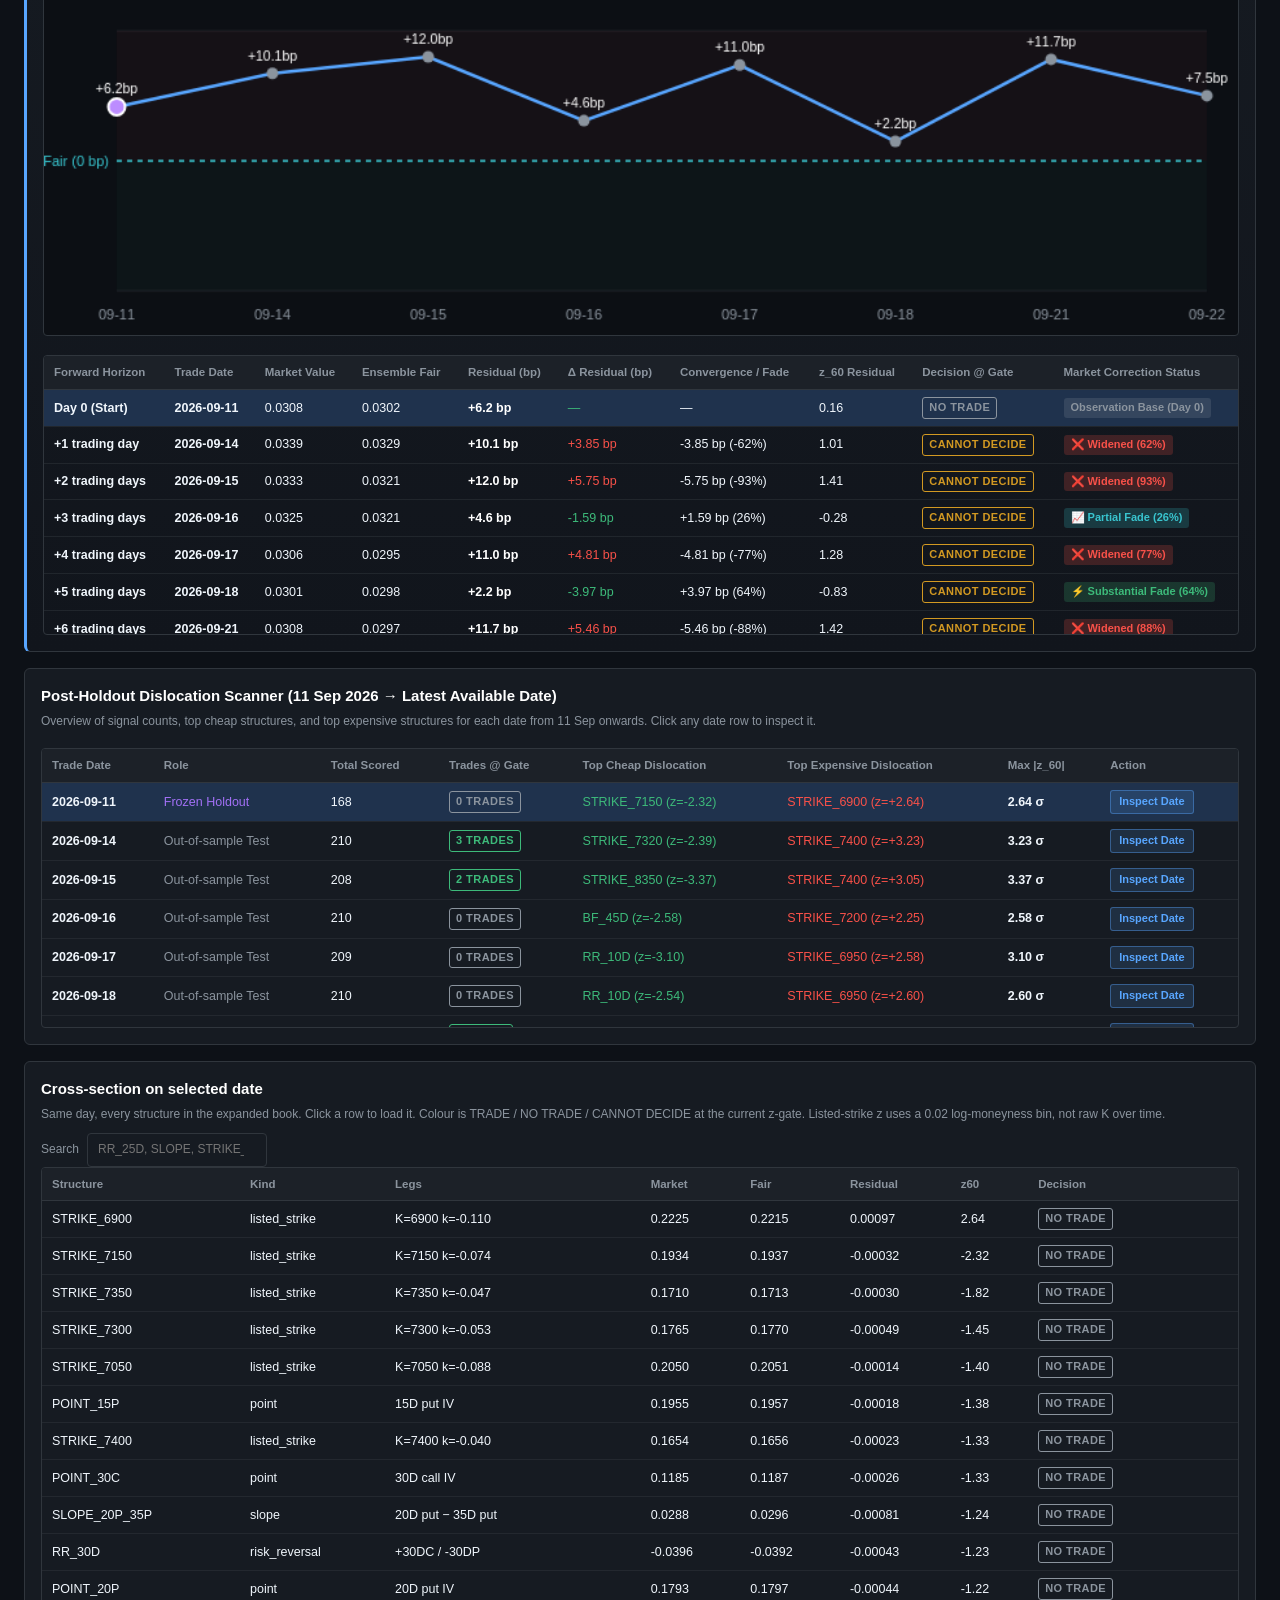
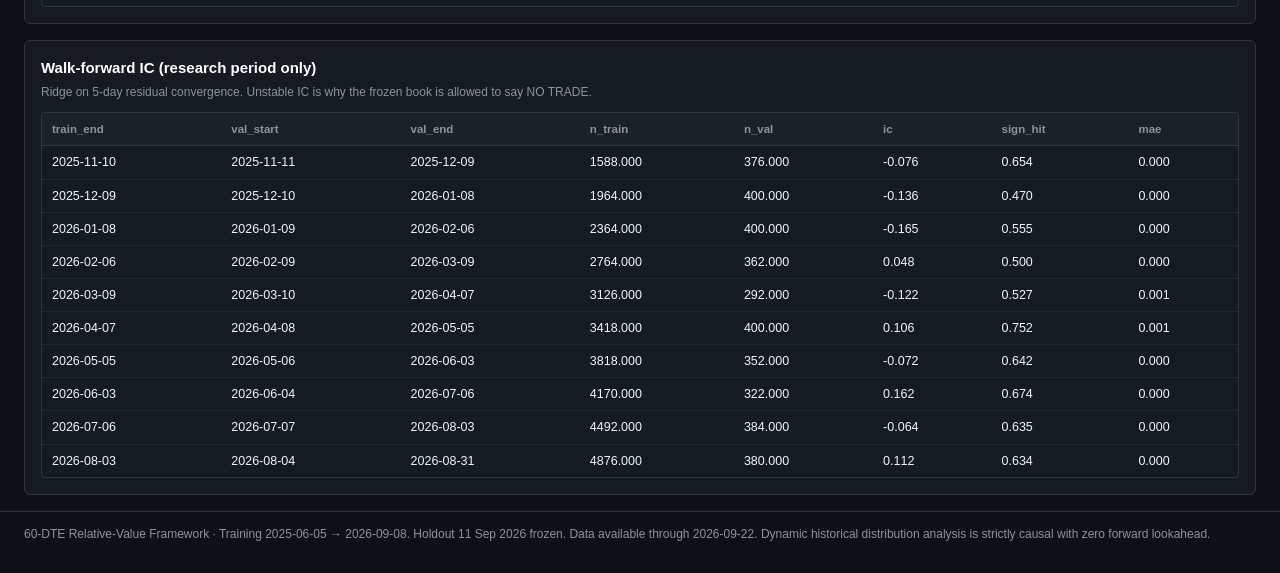
==== commit 4748c87d: "Add Spread Analysis and workbook-based local data loading. Co-authored-by: Cursor <cursoragent@curso" ====
--- a/docs/index.html
+++ b/docs/index.html
@@ -9,8 +9,8 @@
 <body>
   <header class="top">
     <div>
-      <h1>60DTE IV relative-value desk</h1>
-      <p class="sub">Quantitative research engine for 60-DTE option relative-value, post-holdout forward tracking, and causal historical distribution analytics.</p>
+      <h1 id="deskTitle">60DTE IV relative-value desk</h1>
+      <p class="sub" id="deskSub">Quantitative research engine for 60-DTE option relative-value, post-holdout forward tracking, and causal historical distribution analytics.</p>
     </div>
     <div class="badges" id="metaBadges"></div>
   </header>
@@ -26,7 +26,20 @@
     <button class="nav-tab" id="tabSurface" type="button">
       <span class="tab-icon">📈</span> SPX Surface &amp; Butterfly Lab
     </button>
+    <button class="nav-tab" id="tabSpread" type="button">
+      <span class="tab-icon">⚖</span> Spread Analysis
+    </button>
   </nav>
+
+  <section class="data-bar" id="dataBar">
+    <label>
+      Dataset
+      <select id="datasetSelect"></select>
+    </label>
+    <button type="button" id="datasetRefresh">Refresh files</button>
+    <p class="data-note" id="datasetNote">Choose the 12 Oct or 16 Oct workbook. The open tab loads it only when that file meets the tab's requirements.</p>
+  </section>
+  <div class="data-error" id="dataError" hidden></div>
 
   <!-- ==================== VIEW 1: STRATEGY DESK ==================== -->
   <main id="viewStrategy" class="desk-view active">
--- a/docs/styles.css
+++ b/docs/styles.css
@@ -81,6 +81,41 @@
   box-shadow: 0 2px 8px rgba(0, 0, 0, 0.3), 0 0 0 1px var(--accent-glow);
 }
 .tab-icon { font-size: 15px; }
+
+.data-bar {
+  display: flex;
+  flex-wrap: wrap;
+  align-items: flex-end;
+  gap: 12px;
+  padding: 12px 24px;
+  background: #0f141b;
+  border-bottom: 1px solid var(--line);
+}
+.data-bar label {
+  display: flex;
+  flex-direction: column;
+  gap: 4px;
+  color: var(--muted);
+  font-size: 11px;
+  font-weight: 650;
+  letter-spacing: 0.04em;
+  text-transform: uppercase;
+  min-width: min(520px, 100%);
+}
+#datasetSelect { min-width: min(520px, 100%); max-width: 100%; }
+.data-note { margin: 0; color: var(--muted); font-size: 12px; flex: 1; min-width: 220px; }
+.data-error {
+  margin: 12px 24px 0;
+  padding: 12px 14px;
+  border: 1px solid #f85149;
+  border-radius: 6px;
+  background: rgba(248, 81, 73, 0.08);
+  color: #ffb1ad;
+  white-space: pre-wrap;
+  font-size: 13px;
+  line-height: 1.45;
+}
+.data-error b { color: #fff; }
 
 /* Controls bar */
 .controls {
@@ -172,8 +207,16 @@
 .count.trade b { color: var(--cheap); }
 .count.notrade b { color: #8b949e; }
 .count.undecided b { color: var(--undecided); }
-.count.muted { font-size: 11px; }
-.count.muted b { display: inline; font-size: 11px; }
+.count.muted {
+  display: flex;
+  flex-wrap: wrap;
+  align-items: baseline;
+  gap: 4px;
+  font-size: 11px;
+  line-height: 1.35;
+}
+.count.muted b { display: inline; font-size: 12px; }
+.count-name { color: var(--text); font-weight: 650; }
 .controls .check { flex-direction: row; align-items: center; gap: 8px; text-transform: none; letter-spacing: 0; font-size: 13px; }
 .inline { display: inline-flex; align-items: center; gap: 8px; color: var(--muted); font-size: 12px; }
 .inline input { min-width: 180px; }
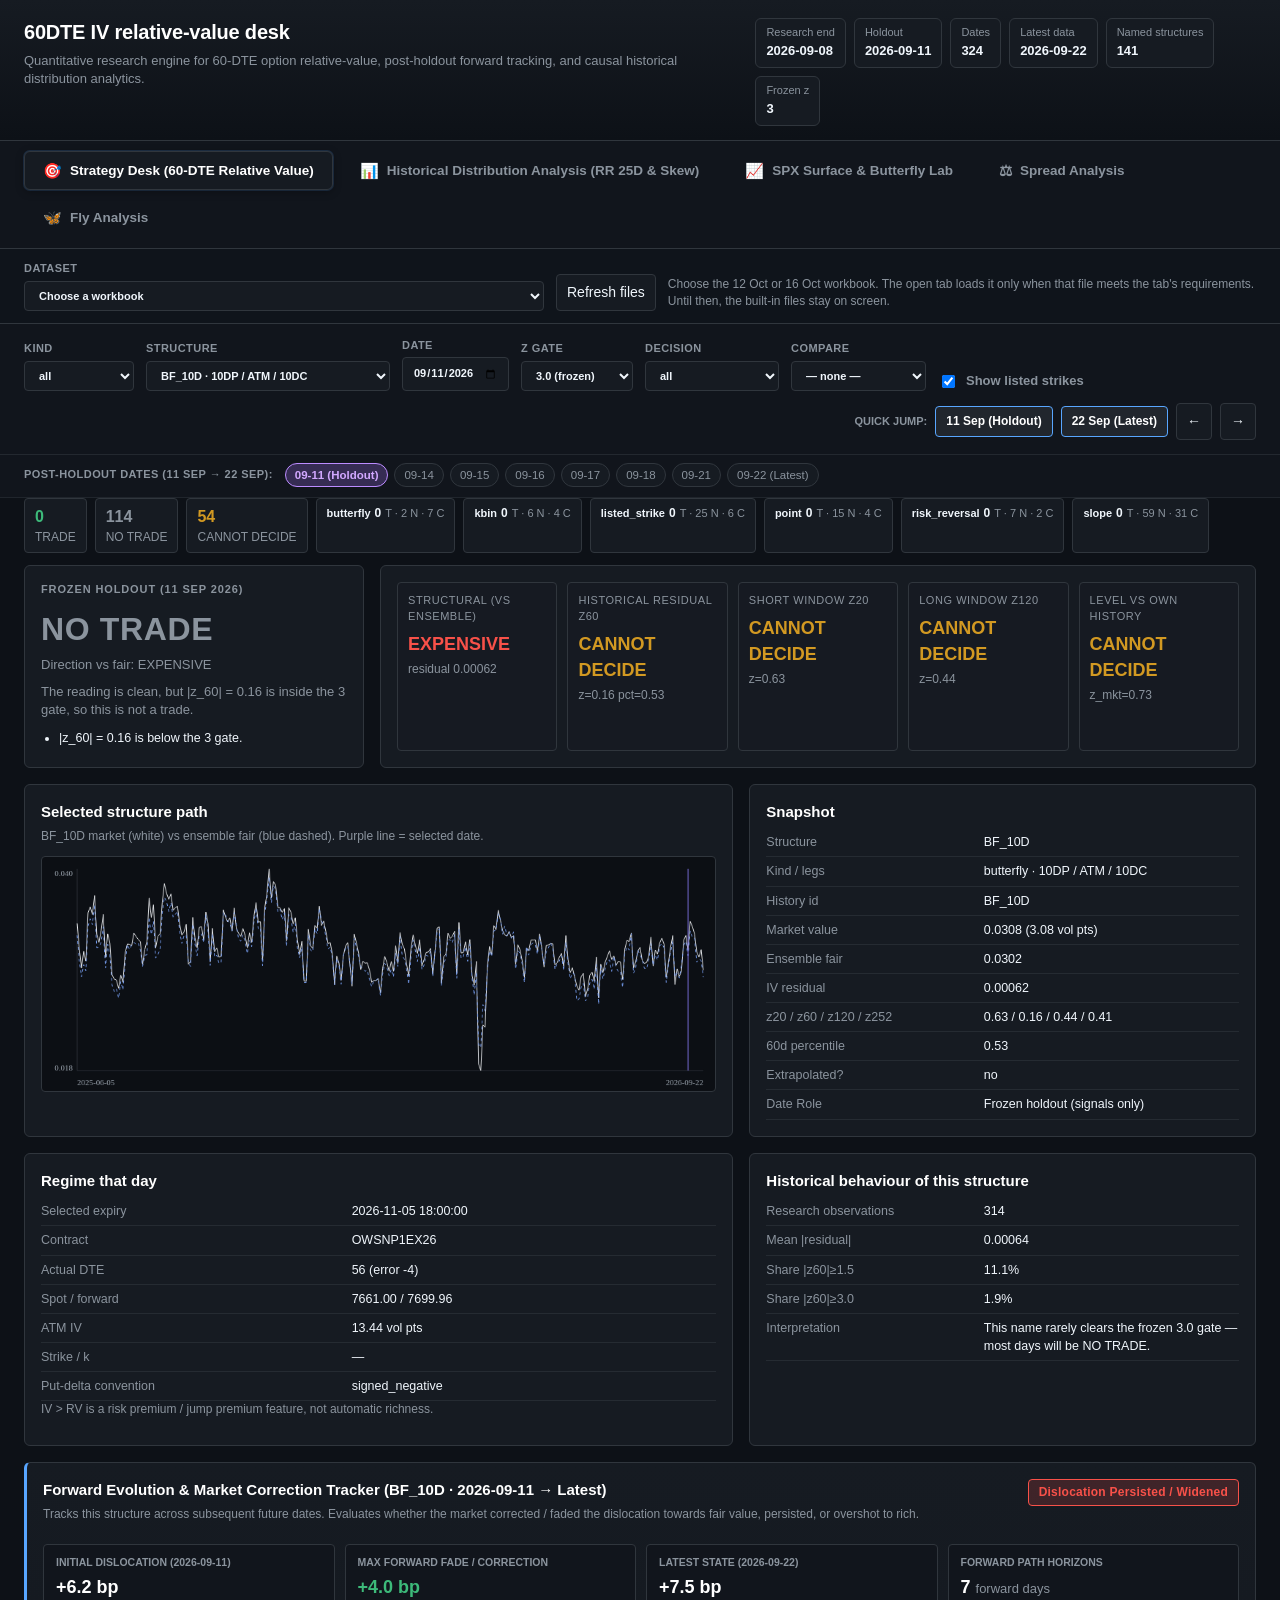
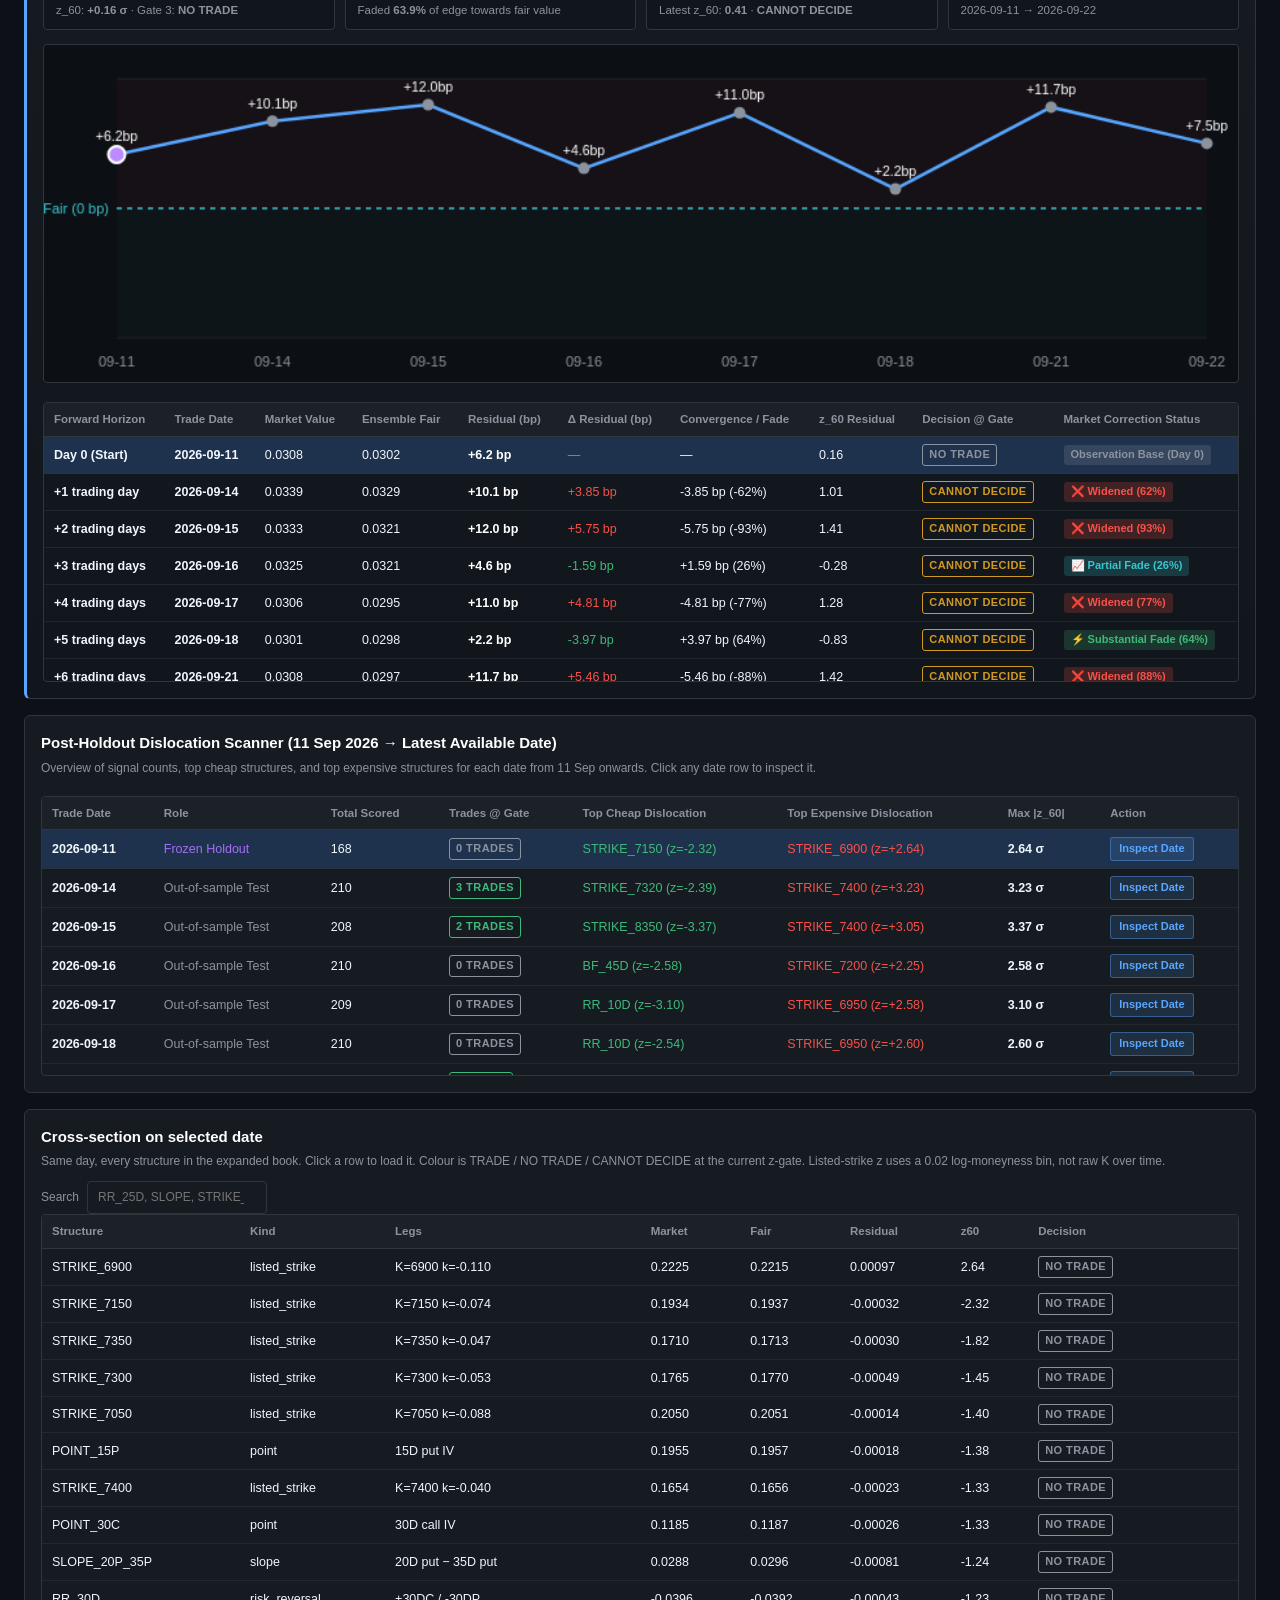
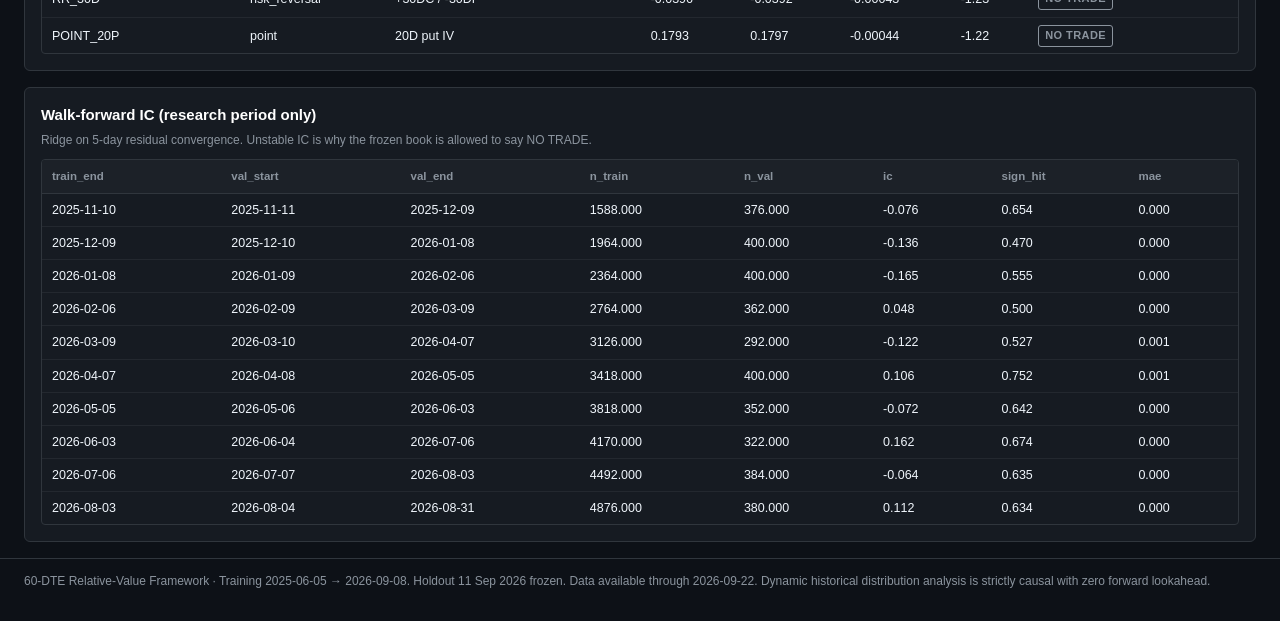
==== commit abe125d4: "Add Fly Analysis with hourly folder data and strike-wise compare. Co-authored-by: Cursor <cursoragen" ====
--- a/docs/index.html
+++ b/docs/index.html
@@ -28,6 +28,9 @@
     </button>
     <button class="nav-tab" id="tabSpread" type="button">
       <span class="tab-icon">⚖</span> Spread Analysis
+    </button>
+    <button class="nav-tab" id="tabFly" type="button">
+      <span class="tab-icon">🦋</span> Fly Analysis
     </button>
   </nav>
 
@@ -366,10 +369,16 @@
     ></iframe>
   </main>
 
+  <main id="viewFly" class="desk-view" style="display:none;">
+    <div id="fly-root"></div>
+  </main>
+
   <footer>
     60-DTE Relative-Value Framework &middot; Training 2025-06-05 &rarr; 2026-09-08. Holdout 11 Sep 2026 frozen.
     Data available through 2026-09-22. Dynamic historical distribution analysis is strictly causal with zero forward lookahead.
   </footer>
+  <script src="https://cdn.plot.ly/plotly-2.35.2.min.js"></script>
+  <script src="fly-lab.js"></script>
   <script src="app.js"></script>
 </body>
 </html>
